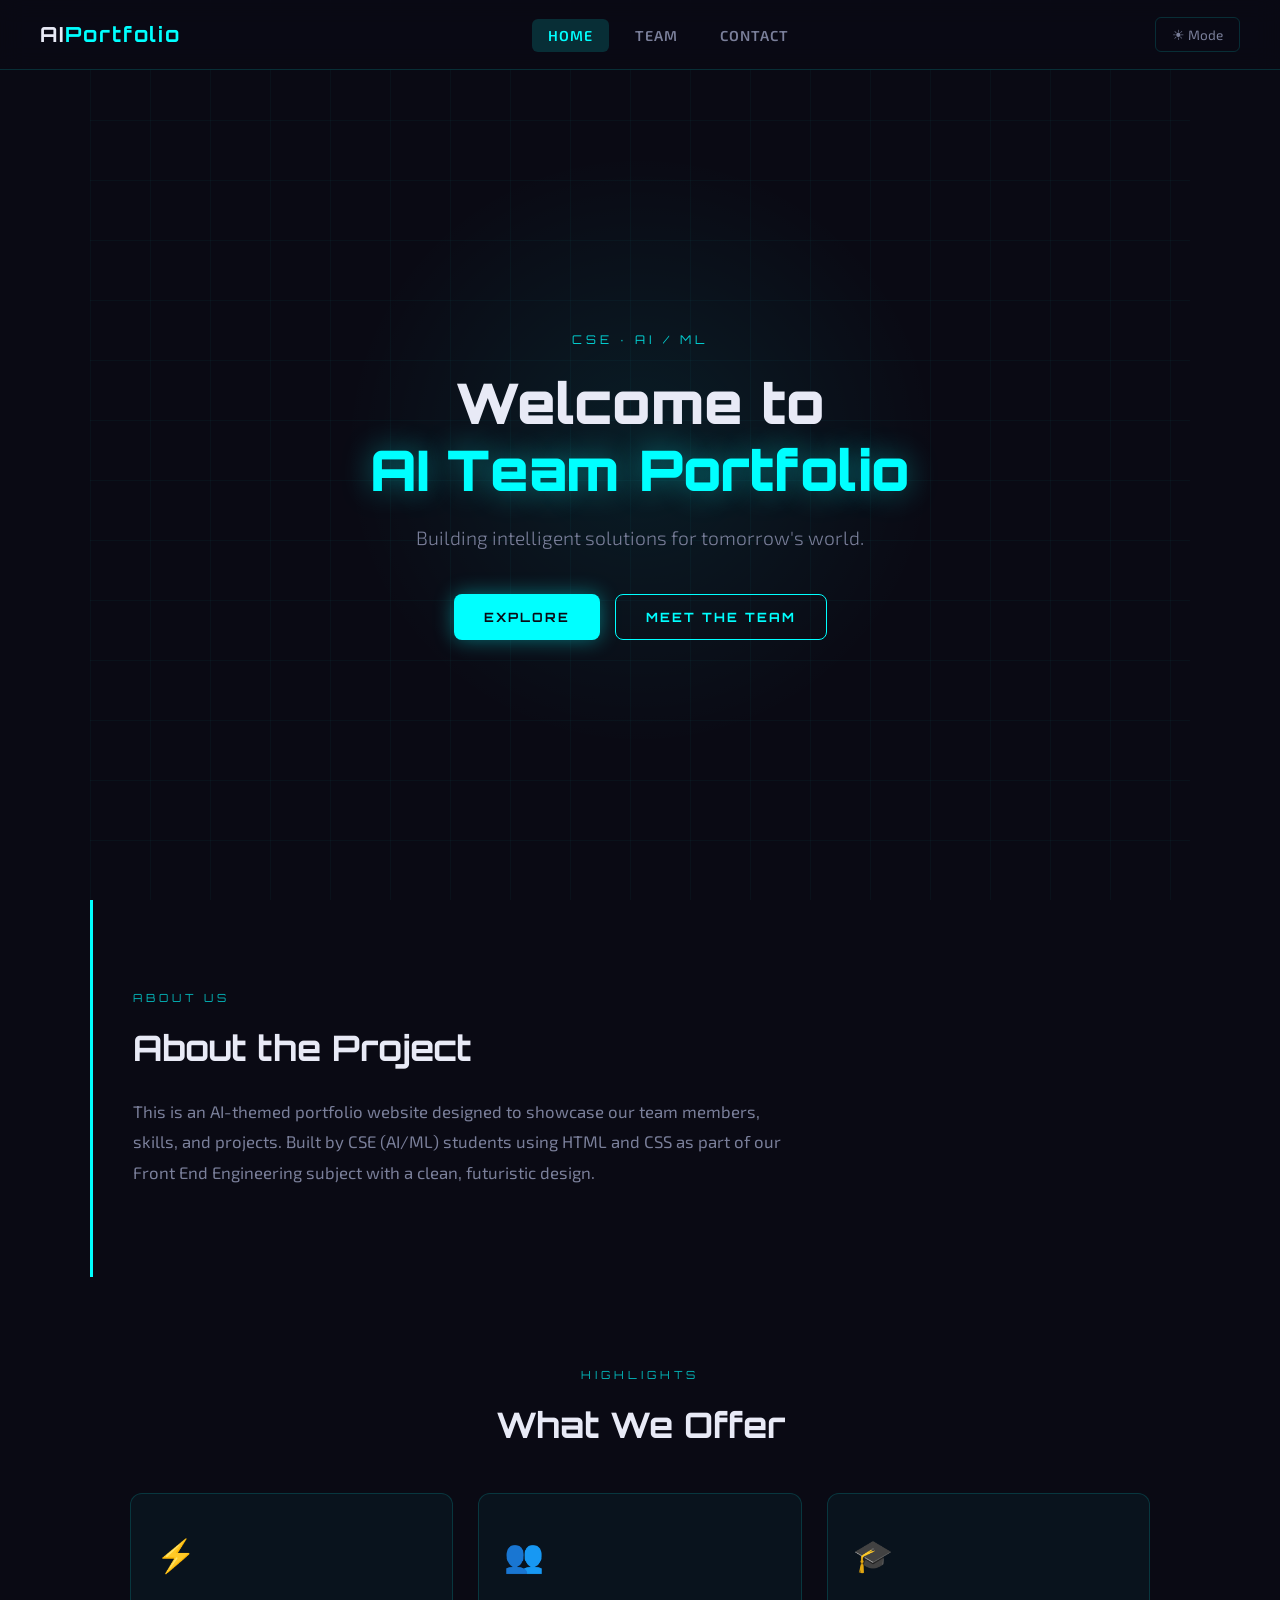
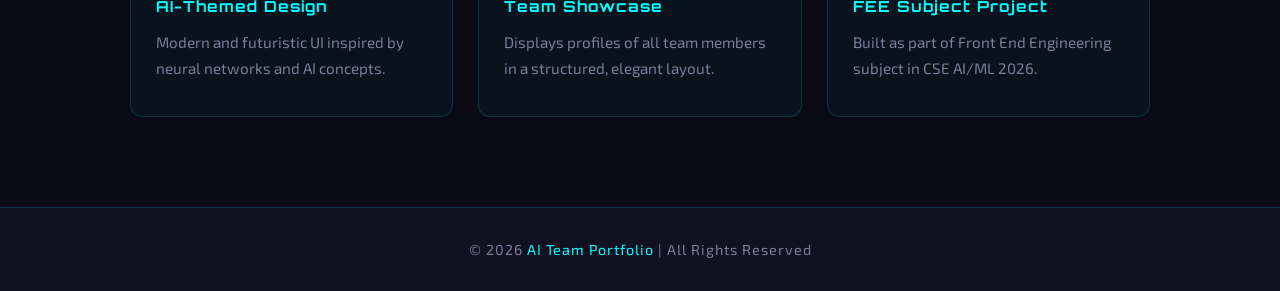
==== index.html @ 510e735a "Add files via upload" ====
<!DOCTYPE html>
<html lang="en">
<head>
    <meta charset="UTF-8">
    <meta name="viewport" content="width=device-width, initial-scale=1.0">
    <title>AI Team Portfolio</title>
    <link rel="preconnect" href="https://fonts.googleapis.com">
    <link href="https://fonts.googleapis.com/css2?family=Orbitron:wght@400;700;900&family=Exo+2:wght@300;400;600&display=swap" rel="stylesheet">
    <link rel="stylesheet" href="style.css">
</head>
<body>

    <!-- NAVBAR -->
    <nav>
        <h2 id="logo">AI<span>Portfolio</span></h2>
        <ul id="navLinks">
            <li><a href="index.html" class="active">Home</a></li>
            <li><a href="team.html">Team</a></li>
            <li><a href="contact.html">Contact</a></li>
        </ul>
        <button id="toggleBtn">☀ Mode</button>
        <button id="hamburger" aria-label="Toggle menu">&#9776;</button>
    </nav>

    <!-- HERO SECTION -->
    <section id="home">
        <div class="hero-glow"></div>
        <div class="grid-overlay"></div>
        <div class="hero-content">
            <p class="hero-label">CSE · AI / ML</p>
            <h1 id="mainHeading">Welcome to<br><span>AI Team Portfolio</span></h1>
            <p id="subText">Building intelligent solutions for tomorrow's world.</p>
            <div class="hero-buttons">
                <button id="exploreBtn">Explore</button>
                <button class="btn-outline">Meet the Team</button>
            </div>
        </div>
    </section>

    <!-- ABOUT SECTION -->
    <section id="about">
        <div class="section-tag">About Us</div>
        <h2>About the Project</h2>
        <p>
            This is an AI-themed portfolio website designed to showcase our team members,
            skills, and projects. Built by CSE (AI/ML) students using HTML and CSS
            as part of our Front End Engineering subject with a clean, futuristic design.
        </p>
    </section>

    <!-- FEATURES SECTION -->
    <section id="features">
        <div class="section-tag">Highlights</div>
        <h2>What We Offer</h2>
        <div class="cards-grid">
            <div class="card">
                <div class="card-icon">⚡</div>
                <h3>AI-Themed Design</h3>
                <p>Modern and futuristic UI inspired by neural networks and AI concepts.</p>
            </div>
            <div class="card">
                <div class="card-icon">👥</div>
                <h3>Team Showcase</h3>
                <p>Displays profiles of all team members in a structured, elegant layout.</p>
            </div>
            <div class="card">
                <div class="card-icon">🎓</div>
                <h3>FEE Subject Project</h3>
                <p>Built as part of Front End Engineering subject in CSE AI/ML 2026.</p>
            </div>
        </div>
    </section>

    <!-- FOOTER -->
    <footer>
        <p>© 2026 <span>AI Team Portfolio</span> | All Rights Reserved</p>
    </footer>

</body>
</html>
---- style.css ----
/* ── CSS VARIABLES ── */
:root {
    --bg-primary: #0a0a14;
    --bg-secondary: #111122;
    --bg-card: rgba(0, 255, 255, 0.04);
    --accent: #00ffff;
    --accent-dim: rgba(0, 255, 255, 0.15);
    --accent-glow: rgba(0, 255, 255, 0.4);
    --text-primary: #e8eaf6;
    --text-muted: #7a7f9a;
    --border: rgba(0, 255, 255, 0.15);
    --font-heading: 'Orbitron', sans-serif;
    --font-body: 'Exo 2', sans-serif;
    --nav-height: 70px;
    --transition: 0.3s ease;
}

/* ── RESET ── */
*, *::before, *::after {
    margin: 0;
    padding: 0;
    box-sizing: border-box;
}

html { scroll-behavior: smooth; }

body {
    font-family: var(--font-body);
    background: var(--bg-primary);
    color: var(--text-primary);
    line-height: 1.6;
    overflow-x: hidden;
}

/* ── NAVBAR ── */
nav {
    position: fixed;
    top: 0; left: 0; right: 0;
    z-index: 1000;
    display: flex;
    justify-content: space-between;
    align-items: center;
    height: var(--nav-height);
    padding: 0 40px;
    background: rgba(10, 10, 20, 0.85);
    backdrop-filter: blur(12px);
    border-bottom: 1px solid var(--border);
}

#logo {
    font-family: var(--font-heading);
    font-size: 1.3rem;
    color: var(--text-primary);
    letter-spacing: 2px;
}

#logo span { color: var(--accent); }

nav ul {
    list-style: none;
    display: flex;
    gap: 10px;
}

nav ul li a {
    text-decoration: none;
    color: var(--text-muted);
    font-size: 0.9rem;
    font-weight: 600;
    padding: 8px 16px;
    border-radius: 6px;
    letter-spacing: 1px;
    text-transform: uppercase;
    transition: var(--transition);
}

nav ul li a:hover,
nav ul li a.active {
    color: var(--accent);
    background: var(--accent-dim);
}

#toggleBtn {
    background: transparent;
    border: 1px solid var(--border);
    color: var(--text-muted);
    padding: 8px 16px;
    border-radius: 6px;
    font-family: var(--font-body);
    font-size: 0.85rem;
    cursor: pointer;
    transition: var(--transition);
}

#toggleBtn:hover {
    border-color: var(--accent);
    color: var(--accent);
    background: var(--accent-dim);
}

#hamburger {
    display: none;
    background: transparent;
    border: 1px solid var(--border);
    color: var(--accent);
    font-size: 1.3rem;
    padding: 6px 12px;
    border-radius: 6px;
    cursor: pointer;
}

/* ── HERO ── */
#home {
    position: relative;
    min-height: 100vh;
    display: flex;
    align-items: center;
    justify-content: center;
    padding: 0 20px;
    padding-top: var(--nav-height);
    overflow: hidden;
    text-align: center;
}

.hero-glow {
    position: absolute;
    width: 600px; height: 600px;
    background: radial-gradient(circle, rgba(0,255,255,0.08) 0%, transparent 70%);
    top: 50%; left: 50%;
    transform: translate(-50%, -50%);
    pointer-events: none;
    animation: pulse 4s ease-in-out infinite;
}

@keyframes pulse {
    0%, 100% { transform: translate(-50%, -50%) scale(1); opacity: 0.6; }
    50%       { transform: translate(-50%, -50%) scale(1.1); opacity: 1; }
}

.grid-overlay {
    position: absolute; inset: 0;
    background-image:
        linear-gradient(rgba(0,255,255,0.03) 1px, transparent 1px),
        linear-gradient(90deg, rgba(0,255,255,0.03) 1px, transparent 1px);
    background-size: 60px 60px;
    pointer-events: none;
}

.hero-content {
    position: relative;
    z-index: 1;
    max-width: 750px;
}

.hero-label {
    font-family: var(--font-heading);
    font-size: 0.75rem;
    letter-spacing: 4px;
    color: var(--accent);
    text-transform: uppercase;
    margin-bottom: 20px;
    opacity: 0.8;
}

#mainHeading {
    font-family: var(--font-heading);
    font-size: clamp(2rem, 5vw, 3.5rem);
    font-weight: 900;
    line-height: 1.2;
    margin-bottom: 20px;
    color: var(--text-primary);
}

#mainHeading span {
    color: var(--accent);
    text-shadow: 0 0 30px var(--accent-glow);
}

#subText {
    font-size: clamp(1rem, 2vw, 1.2rem);
    color: var(--text-muted);
    margin-bottom: 40px;
    font-weight: 300;
}

.hero-buttons {
    display: flex;
    gap: 15px;
    justify-content: center;
    flex-wrap: wrap;
}

#exploreBtn {
    background: var(--accent);
    color: #0a0a14;
    border: none;
    padding: 14px 30px;
    border-radius: 8px;
    font-family: var(--font-heading);
    font-size: 0.8rem;
    font-weight: 700;
    letter-spacing: 2px;
    text-transform: uppercase;
    cursor: pointer;
    transition: var(--transition);
    box-shadow: 0 0 20px var(--accent-glow);
}

#exploreBtn:hover {
    background: white;
    box-shadow: 0 0 35px rgba(255,255,255,0.4);
    transform: translateY(-2px);
}

.btn-outline {
    background: transparent;
    color: var(--accent);
    border: 1px solid var(--accent);
    padding: 14px 30px;
    border-radius: 8px;
    font-family: var(--font-heading);
    font-size: 0.8rem;
    font-weight: 700;
    letter-spacing: 2px;
    text-transform: uppercase;
    cursor: pointer;
    transition: var(--transition);
}

.btn-outline:hover {
    background: var(--accent-dim);
    transform: translateY(-2px);
}

/* ── SECTIONS ── */
section {
    padding: 90px 40px;
    max-width: 1100px;
    margin: 0 auto;
}

.section-tag {
    font-family: var(--font-heading);
    font-size: 0.7rem;
    letter-spacing: 4px;
    color: var(--accent);
    text-transform: uppercase;
    margin-bottom: 12px;
    opacity: 0.7;
}

section h2 {
    font-family: var(--font-heading);
    font-size: clamp(1.5rem, 3vw, 2.2rem);
    color: var(--text-primary);
    margin-bottom: 20px;
}

/* ── ABOUT ── */
#about {
    border-left: 3px solid var(--accent);
    padding-left: 40px;
}

#about p {
    color: var(--text-muted);
    max-width: 650px;
    font-size: 1.05rem;
    line-height: 1.8;
}

/* ── FEATURES / CARDS ── */
#features { text-align: center; }

.cards-grid {
    display: grid;
    grid-template-columns: repeat(auto-fit, minmax(260px, 1fr));
    gap: 25px;
    margin-top: 40px;
    text-align: left;
}

.card {
    background: var(--bg-card);
    border: 1px solid var(--border);
    border-radius: 12px;
    padding: 35px 25px;
    transition: var(--transition);
    position: relative;
    overflow: hidden;
}

.card::before {
    content: '';
    position: absolute;
    top: 0; left: 0; right: 0;
    height: 2px;
    background: var(--accent);
    transform: scaleX(0);
    transition: var(--transition);
}

.card:hover::before { transform: scaleX(1); }

.card:hover {
    transform: translateY(-8px);
    border-color: var(--accent);
    background: rgba(0,255,255,0.07);
    box-shadow: 0 20px 40px rgba(0,0,0,0.3), 0 0 20px var(--accent-dim);
}

.card-icon { font-size: 2rem; margin-bottom: 15px; }

.card h3 {
    font-family: var(--font-heading);
    font-size: 0.95rem;
    color: var(--accent);
    letter-spacing: 1px;
    margin-bottom: 10px;
}

.card p {
    color: var(--text-muted);
    font-size: 0.95rem;
    line-height: 1.7;
}

/* ── FOOTER ── */
footer {
    text-align: center;
    padding: 30px 20px;
    background: var(--bg-secondary);
    border-top: 1px solid var(--border);
    color: var(--text-muted);
    font-size: 0.9rem;
    letter-spacing: 1px;
}

footer span { color: var(--accent); }

/* ── RESPONSIVE ── */
@media (max-width: 768px) {
    nav {
        padding: 0 20px;
        flex-wrap: wrap;
    }

    nav ul {
        display: none;
        width: 100%;
        flex-direction: column;
        background: var(--bg-secondary);
        padding: 15px 0;
        border-top: 1px solid var(--border);
        gap: 0;
    }

    nav ul.open { display: flex; }

    nav ul li a {
        display: block;
        padding: 12px 20px;
        border-radius: 0;
    }

    #toggleBtn { display: none; }
    #hamburger { display: block; }

    section { padding: 60px 20px; }

    #about {
        border-left: none;
        border-top: 3px solid var(--accent);
        padding-left: 20px;
        padding-top: 30px;
    }
}

@media (max-width: 480px) {
    .hero-buttons { flex-direction: column; align-items: center; }
    #exploreBtn, .btn-outline { width: 100%; max-width: 280px; }
}
a#exploreBtn, a.btn-outline {
    display: inline-block;
    text-decoration: none;
}
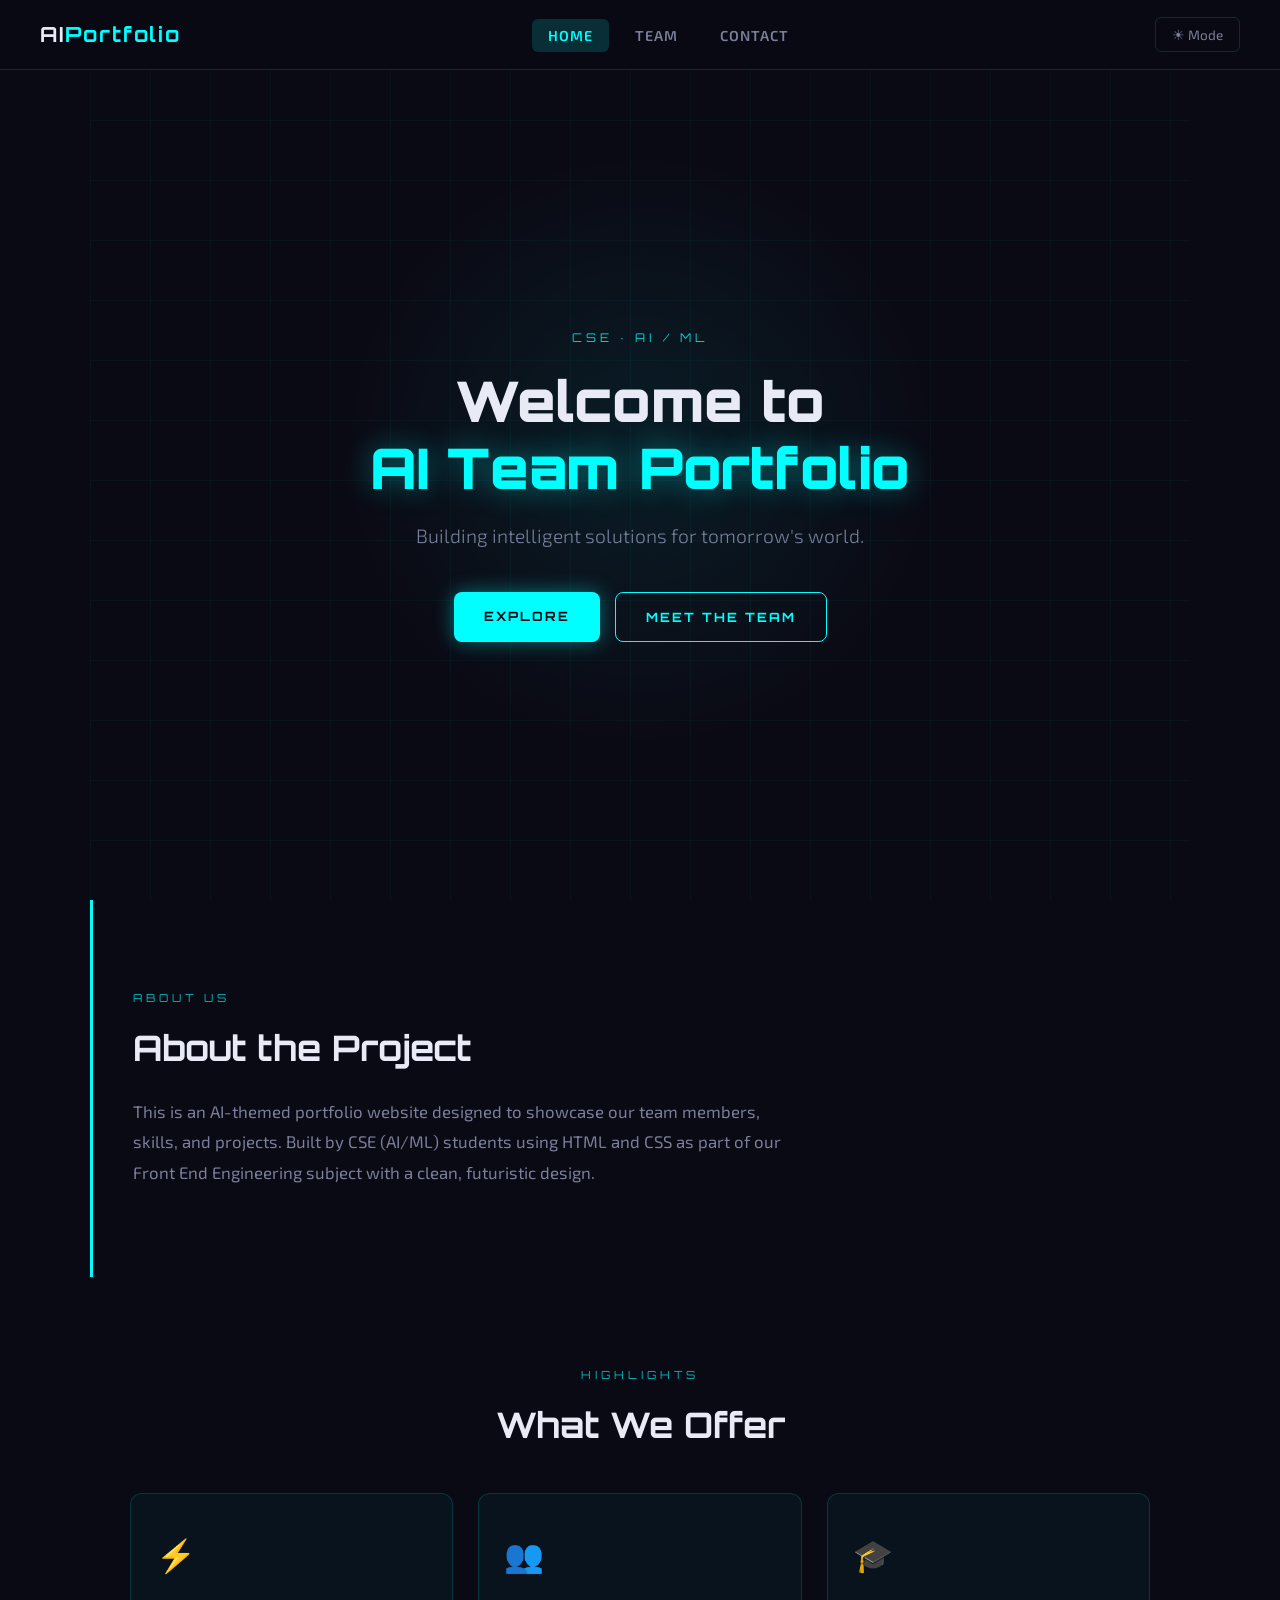
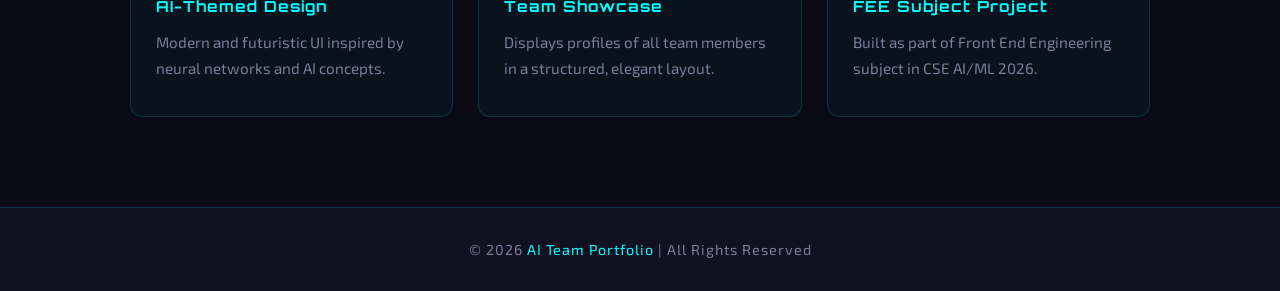
==== commit afed2aaf: "Update index.html" ====
--- a/index.html
+++ b/index.html
@@ -31,8 +31,8 @@
             <h1 id="mainHeading">Welcome to<br><span>AI Team Portfolio</span></h1>
             <p id="subText">Building intelligent solutions for tomorrow's world.</p>
             <div class="hero-buttons">
-                <button id="exploreBtn">Explore</button>
-                <button class="btn-outline">Meet the Team</button>
+                <a href="#about" id="exploreBtn">Explore</a>
+<a href="team.html" class="btn-outline">Meet the Team</a>
             </div>
         </div>
     </section>
@@ -77,4 +77,4 @@
     </footer>
 
 </body>
-</html>+</html>
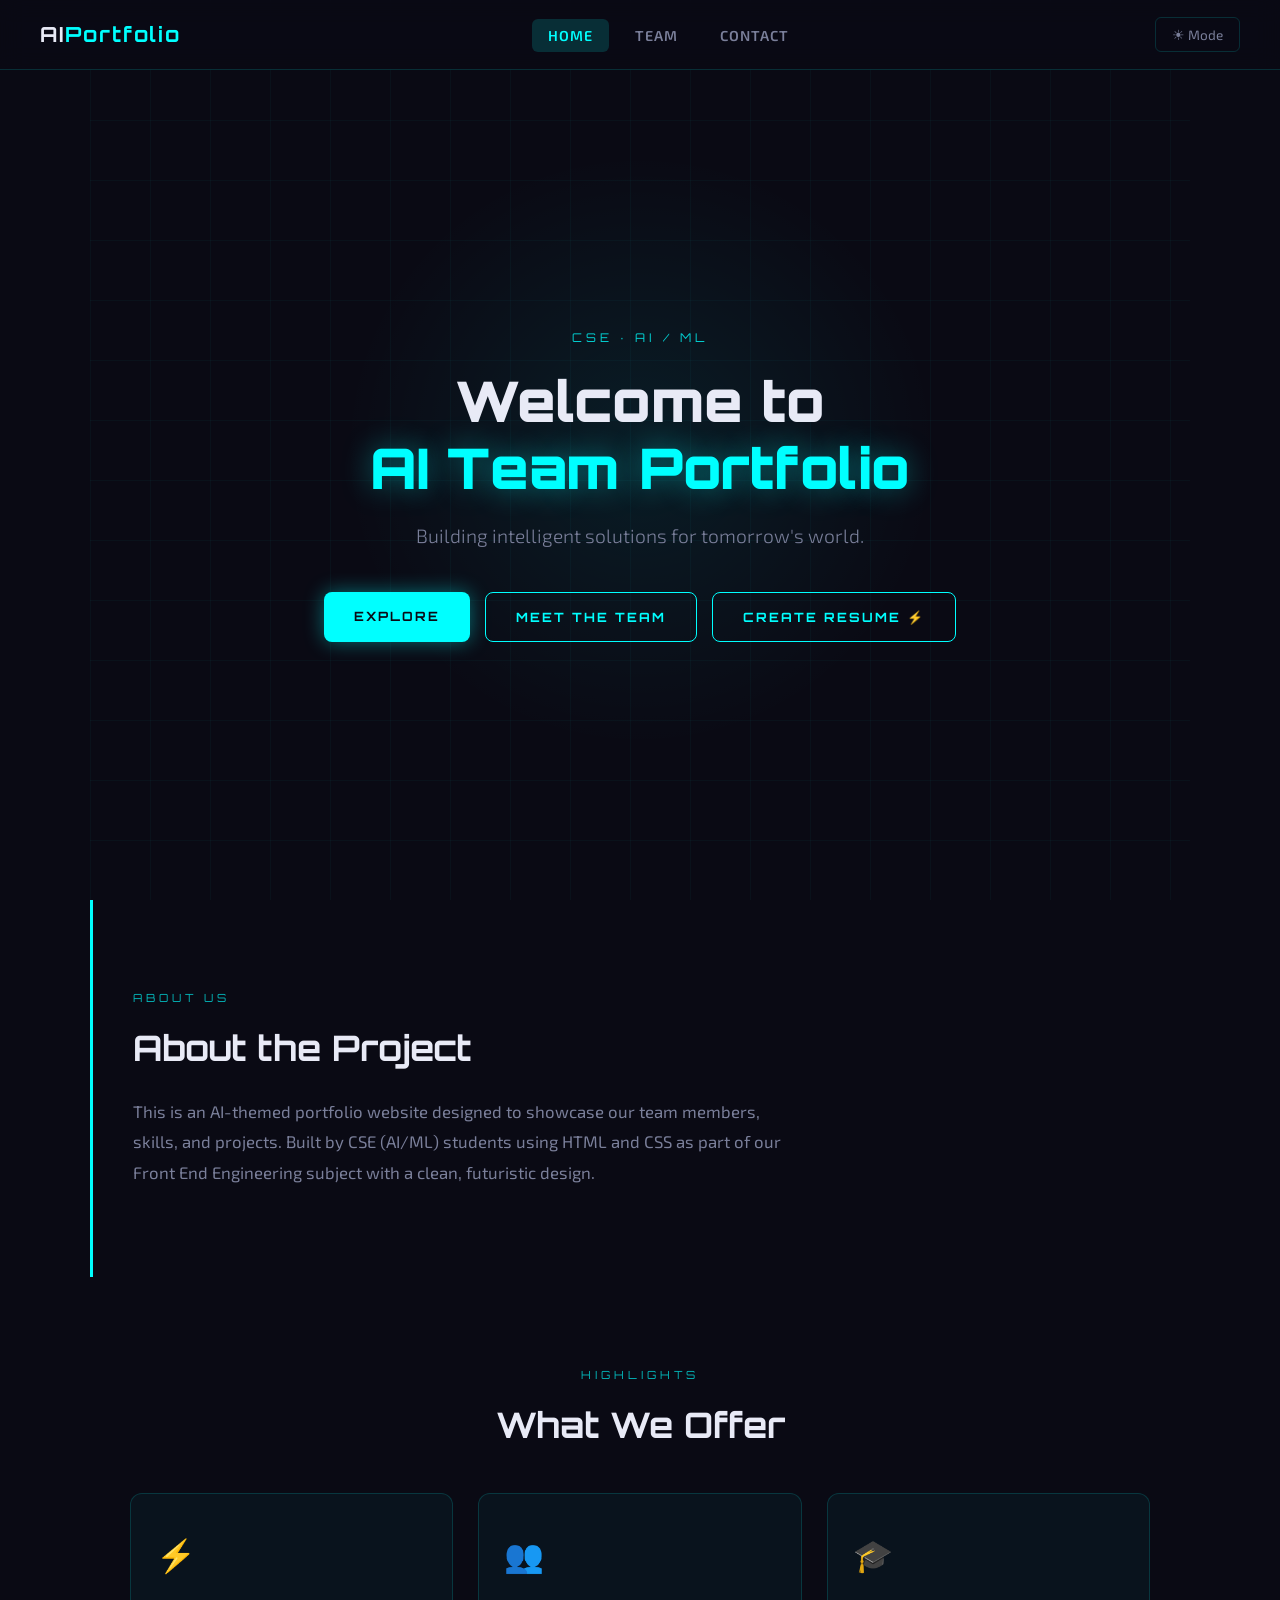
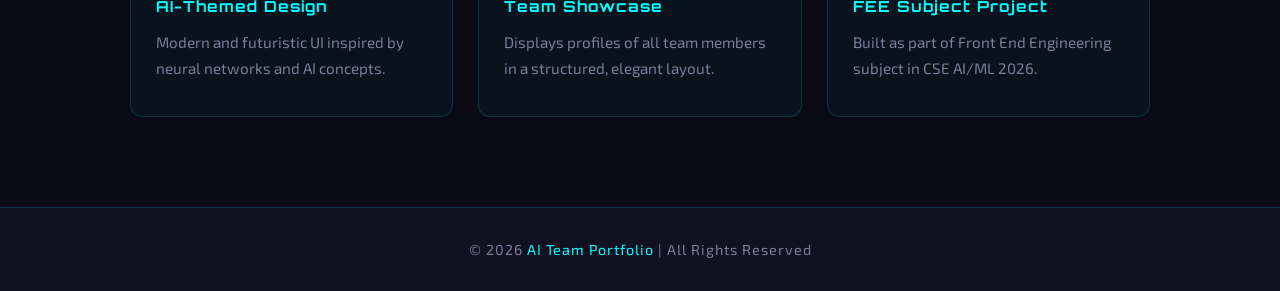
==== commit ab350fcc: "Update index.html" ====
--- a/index.html
+++ b/index.html
@@ -33,6 +33,8 @@
             <div class="hero-buttons">
                 <a href="#about" id="exploreBtn">Explore</a>
 <a href="team.html" class="btn-outline">Meet the Team</a>
+                <a href="resume.html" class="btn-outline">Create Resume ⚡</a>
+
             </div>
         </div>
     </section>
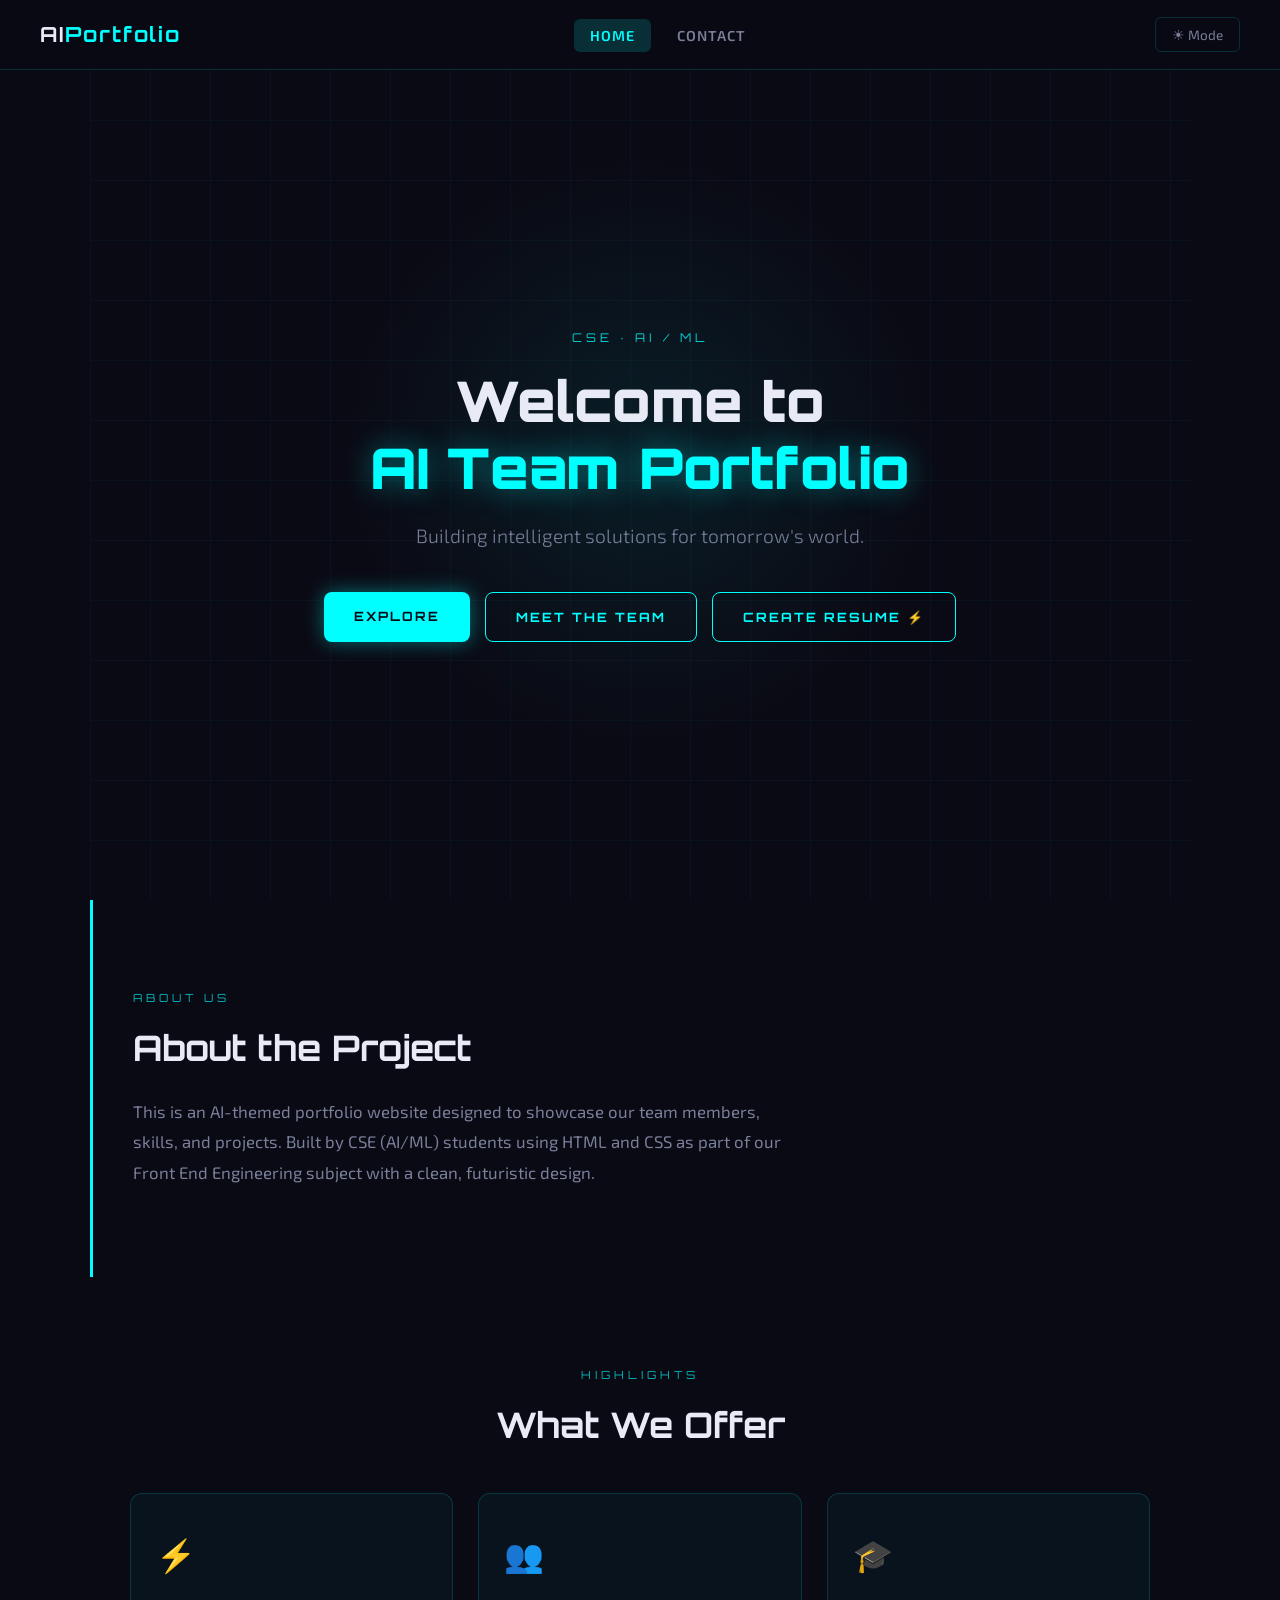
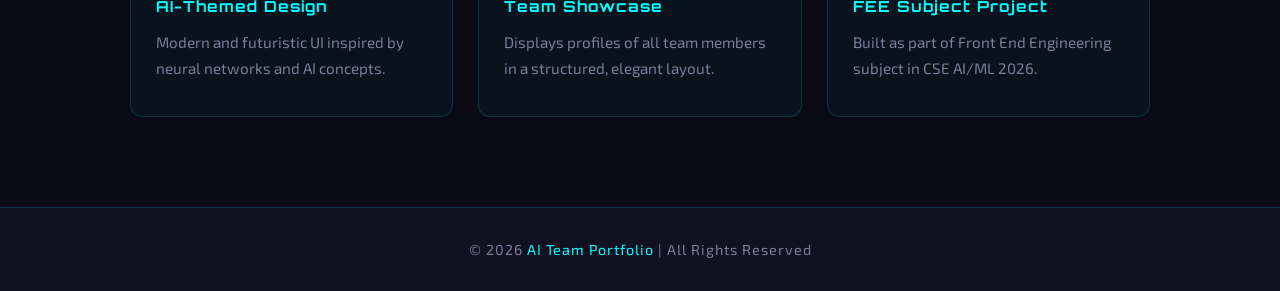
==== commit b4cc7ab6: "Update index.html" ====
--- a/index.html
+++ b/index.html
@@ -10,19 +10,19 @@
 </head>
 <body>
 
-    <!-- NAVBAR -->
+  
     <nav>
         <h2 id="logo">AI<span>Portfolio</span></h2>
         <ul id="navLinks">
             <li><a href="index.html" class="active">Home</a></li>
-            <li><a href="team.html">Team</a></li>
+           
             <li><a href="contact.html">Contact</a></li>
         </ul>
         <button id="toggleBtn">☀ Mode</button>
         <button id="hamburger" aria-label="Toggle menu">&#9776;</button>
     </nav>
 
-    <!-- HERO SECTION -->
+   
     <section id="home">
         <div class="hero-glow"></div>
         <div class="grid-overlay"></div>
@@ -39,7 +39,7 @@
         </div>
     </section>
 
-    <!-- ABOUT SECTION -->
+    
     <section id="about">
         <div class="section-tag">About Us</div>
         <h2>About the Project</h2>
@@ -50,7 +50,6 @@
         </p>
     </section>
 
-    <!-- FEATURES SECTION -->
     <section id="features">
         <div class="section-tag">Highlights</div>
         <h2>What We Offer</h2>
@@ -73,7 +72,7 @@
         </div>
     </section>
 
-    <!-- FOOTER -->
+ 
     <footer>
         <p>© 2026 <span>AI Team Portfolio</span> | All Rights Reserved</p>
     </footer>
--- a/style.css
+++ b/style.css
@@ -1,4 +1,4 @@
-/* ── CSS VARIABLES ── */
+
 :root {
     --bg-primary: #0a0a14;
     --bg-secondary: #111122;
@@ -15,7 +15,7 @@
     --transition: 0.3s ease;
 }
 
-/* ── RESET ── */
+
 *, *::before, *::after {
     margin: 0;
     padding: 0;
@@ -32,7 +32,7 @@
     overflow-x: hidden;
 }
 
-/* ── NAVBAR ── */
+
 nav {
     position: fixed;
     top: 0; left: 0; right: 0;
@@ -109,7 +109,7 @@
     cursor: pointer;
 }
 
-/* ── HERO ── */
+
 #home {
     position: relative;
     min-height: 100vh;
@@ -232,7 +232,7 @@
     transform: translateY(-2px);
 }
 
-/* ── SECTIONS ── */
+
 section {
     padding: 90px 40px;
     max-width: 1100px;
@@ -269,7 +269,6 @@
     line-height: 1.8;
 }
 
-/* ── FEATURES / CARDS ── */
 #features { text-align: center; }
 
 .cards-grid {
@@ -338,7 +337,7 @@
 
 footer span { color: var(--accent); }
 
-/* ── RESPONSIVE ── */
+
 @media (max-width: 768px) {
     nav {
         padding: 0 20px;
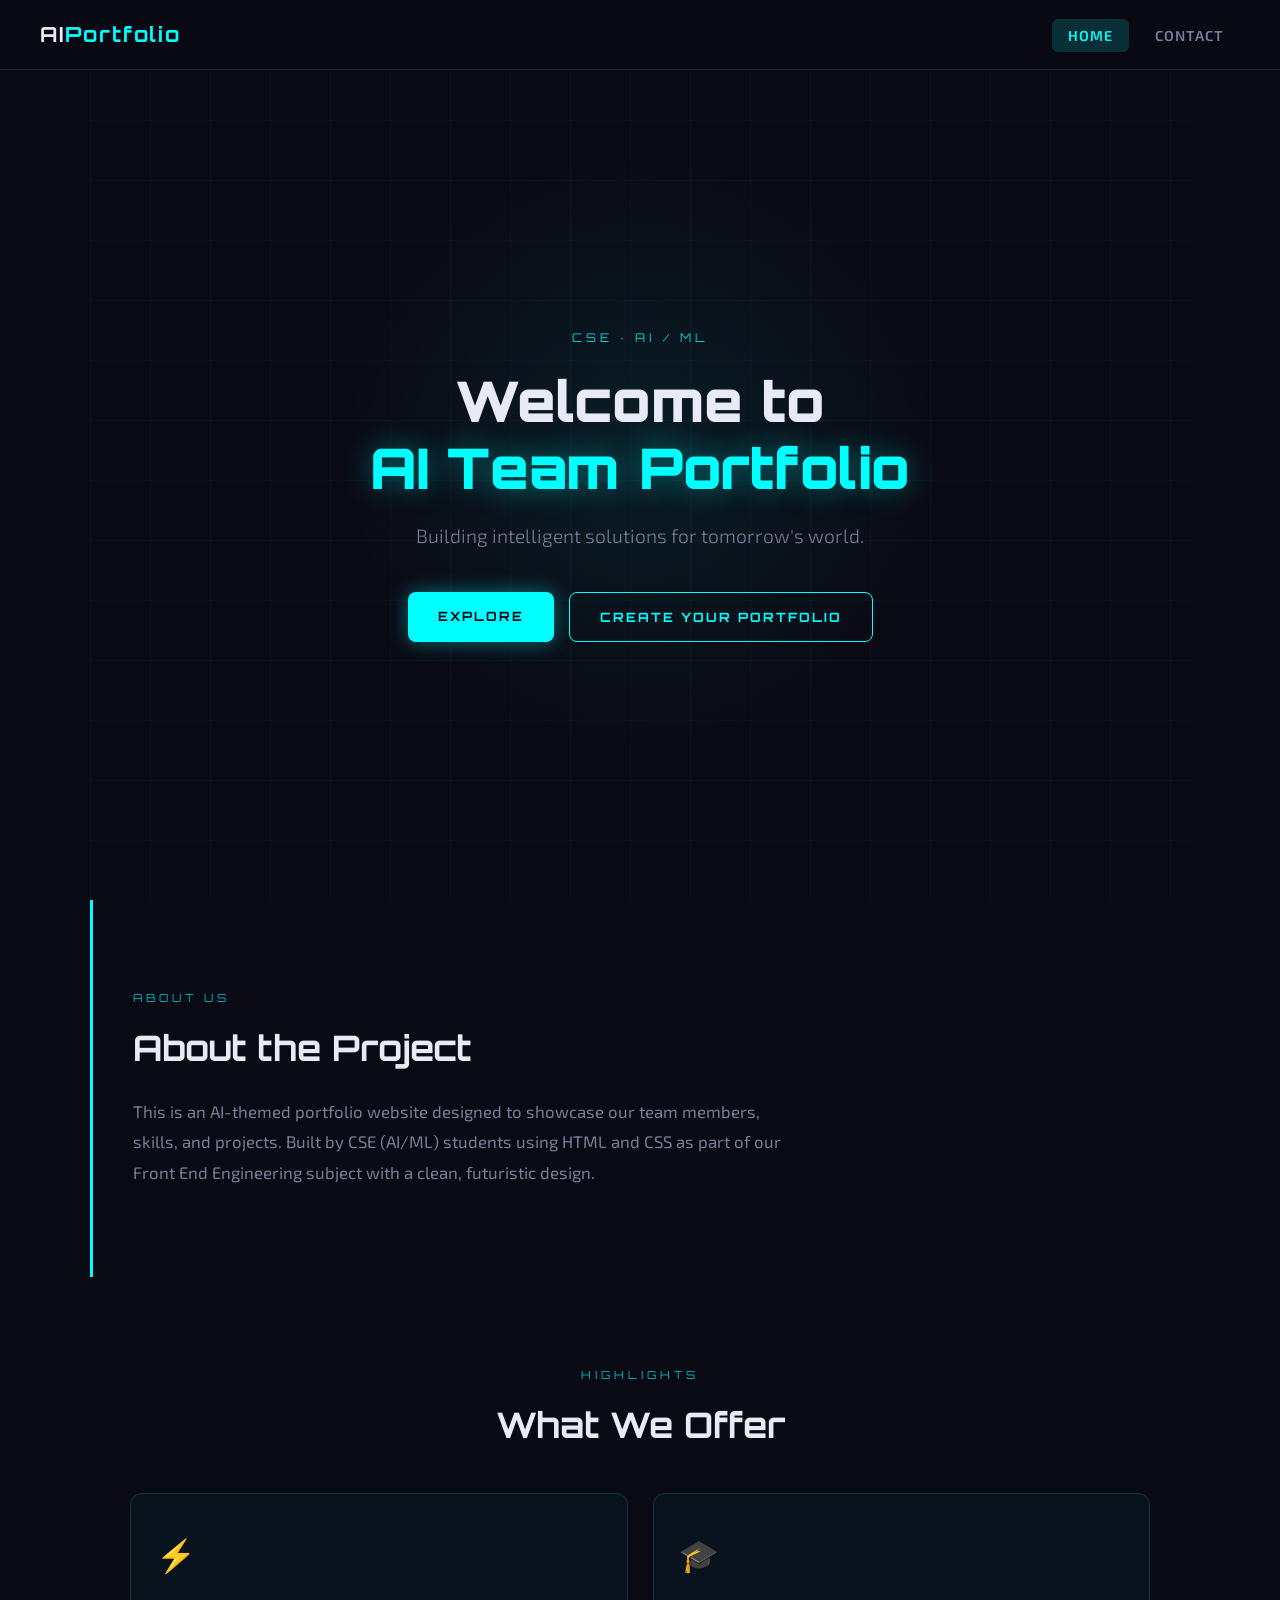
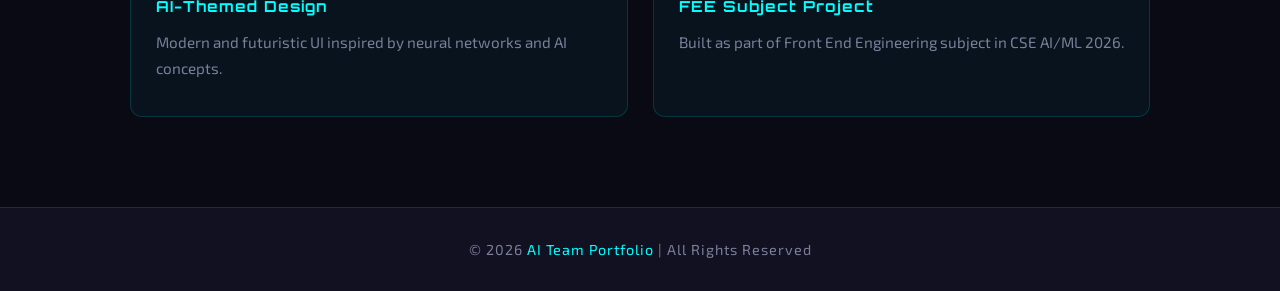
==== commit acd50ab7: "Update index.html" ====
--- a/index.html
+++ b/index.html
@@ -1,5 +1,6 @@
 <!DOCTYPE html>
 <html lang="en">
+
 <head>
     <meta charset="UTF-8">
     <meta name="viewport" content="width=device-width, initial-scale=1.0">
@@ -8,21 +9,19 @@
     <link href="https://fonts.googleapis.com/css2?family=Orbitron:wght@400;700;900&family=Exo+2:wght@300;400;600&display=swap" rel="stylesheet">
     <link rel="stylesheet" href="style.css">
 </head>
+
 <body>
 
-  
     <nav>
         <h2 id="logo">AI<span>Portfolio</span></h2>
         <ul id="navLinks">
             <li><a href="index.html" class="active">Home</a></li>
-           
             <li><a href="contact.html">Contact</a></li>
         </ul>
-        <button id="toggleBtn">☀ Mode</button>
         <button id="hamburger" aria-label="Toggle menu">&#9776;</button>
     </nav>
 
-   
+
     <section id="home">
         <div class="hero-glow"></div>
         <div class="grid-overlay"></div>
@@ -32,23 +31,21 @@
             <p id="subText">Building intelligent solutions for tomorrow's world.</p>
             <div class="hero-buttons">
                 <a href="#about" id="exploreBtn">Explore</a>
-<a href="team.html" class="btn-outline">Meet the Team</a>
-                <a href="resume.html" class="btn-outline">Create Resume ⚡</a>
+                <a href="resume.html" class="btn-outline">Create your portfolio </a>
 
             </div>
         </div>
     </section>
 
-    
+
     <section id="about">
         <div class="section-tag">About Us</div>
         <h2>About the Project</h2>
         <p>
-            This is an AI-themed portfolio website designed to showcase our team members,
-            skills, and projects. Built by CSE (AI/ML) students using HTML and CSS
-            as part of our Front End Engineering subject with a clean, futuristic design.
+            This is an AI-themed portfolio website designed to showcase our team members, skills, and projects. Built by CSE (AI/ML) students using HTML and CSS as part of our Front End Engineering subject with a clean, futuristic design.
         </p>
     </section>
+
 
     <section id="features">
         <div class="section-tag">Highlights</div>
@@ -60,11 +57,6 @@
                 <p>Modern and futuristic UI inspired by neural networks and AI concepts.</p>
             </div>
             <div class="card">
-                <div class="card-icon">👥</div>
-                <h3>Team Showcase</h3>
-                <p>Displays profiles of all team members in a structured, elegant layout.</p>
-            </div>
-            <div class="card">
                 <div class="card-icon">🎓</div>
                 <h3>FEE Subject Project</h3>
                 <p>Built as part of Front End Engineering subject in CSE AI/ML 2026.</p>
@@ -72,10 +64,11 @@
         </div>
     </section>
 
- 
     <footer>
-        <p>© 2026 <span>AI Team Portfolio</span> | All Rights Reserved</p>
+        <p>©️ 2026 <span>AI Team Portfolio</span> | All Rights Reserved</p>
     </footer>
 
 </body>
+
 </html>
+ 
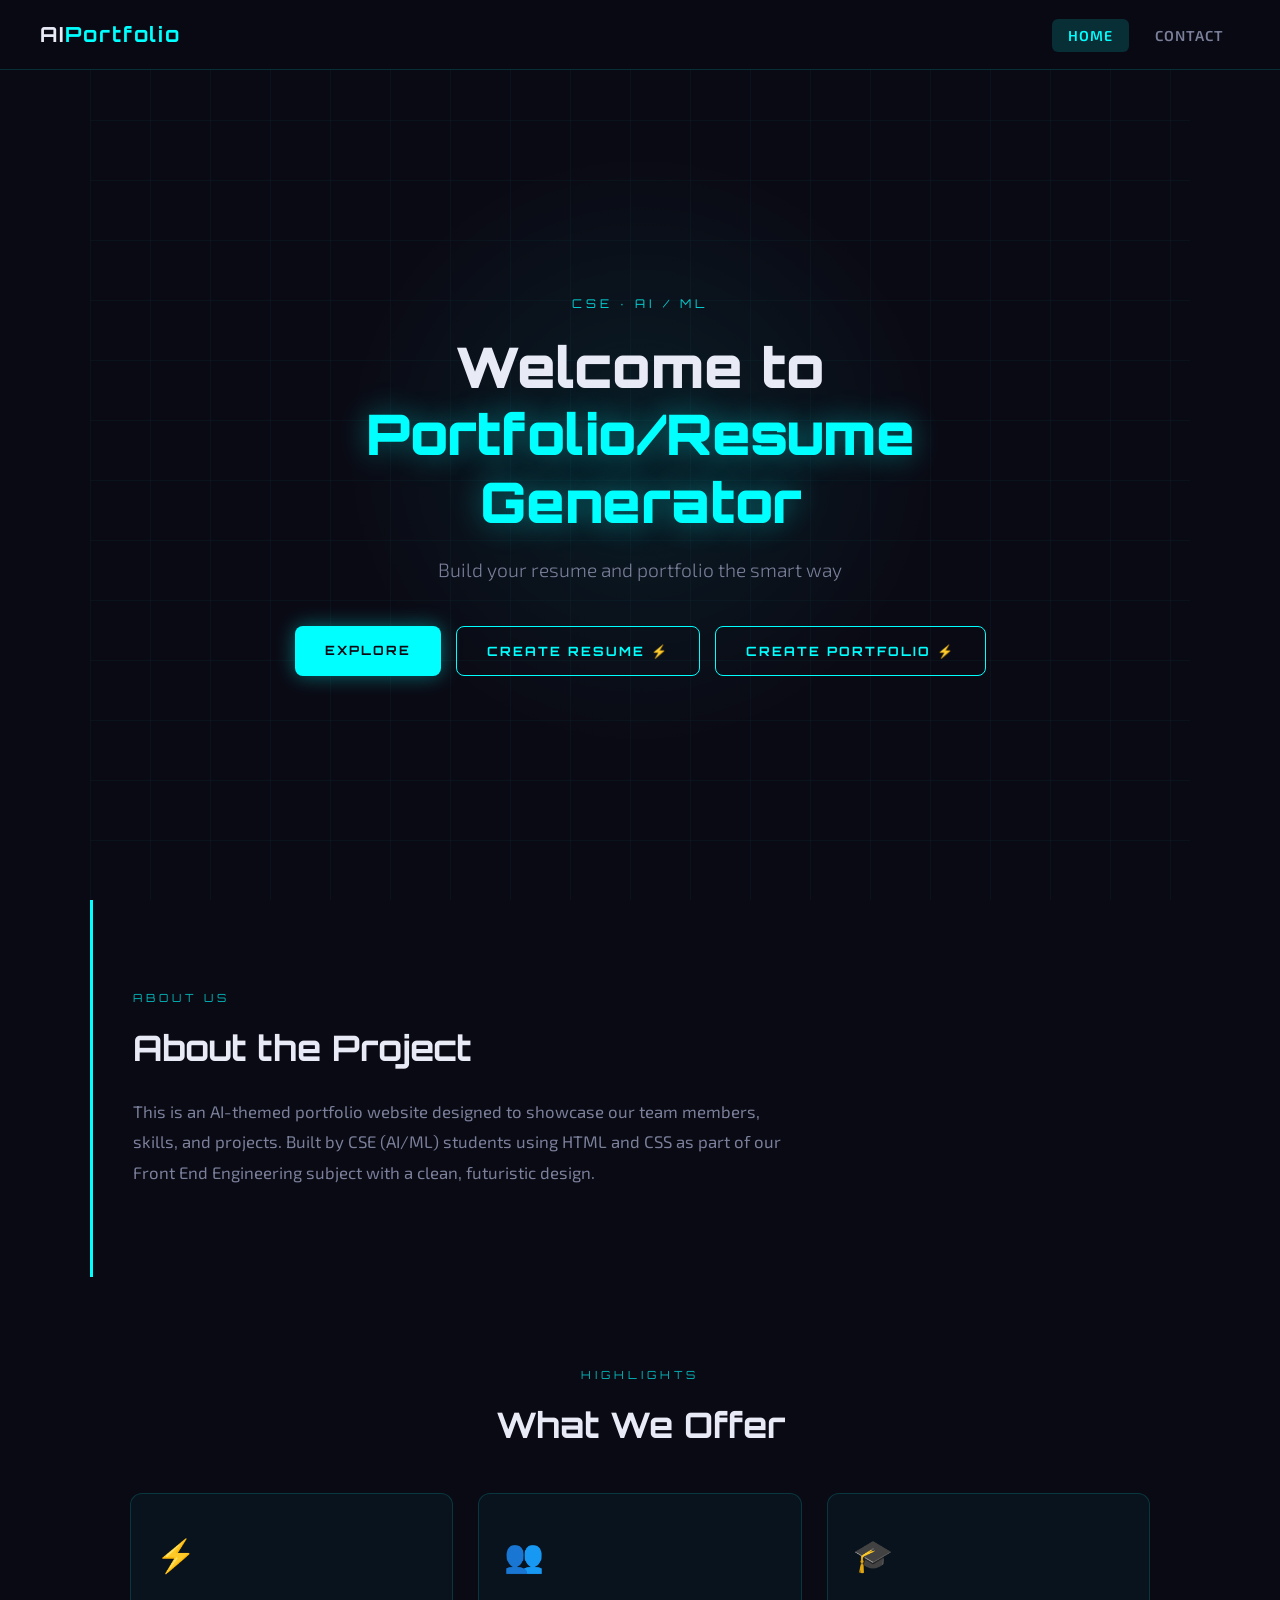
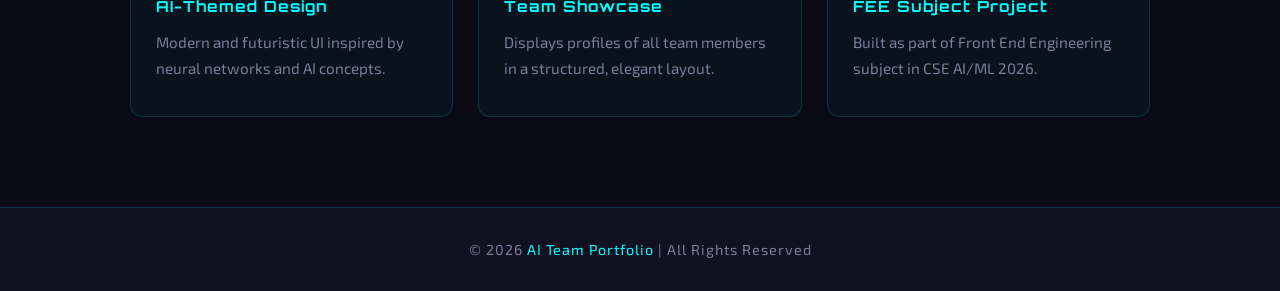
==== commit 49a289ce: "Add files via upload" ====
--- a/index.html
+++ b/index.html
@@ -1,6 +1,5 @@
 <!DOCTYPE html>
 <html lang="en">
-
 <head>
     <meta charset="UTF-8">
     <meta name="viewport" content="width=device-width, initial-scale=1.0">
@@ -9,44 +8,49 @@
     <link href="https://fonts.googleapis.com/css2?family=Orbitron:wght@400;700;900&family=Exo+2:wght@300;400;600&display=swap" rel="stylesheet">
     <link rel="stylesheet" href="style.css">
 </head>
-
 <body>
 
+    <!-- NAVBAR -->
     <nav>
         <h2 id="logo">AI<span>Portfolio</span></h2>
         <ul id="navLinks">
             <li><a href="index.html" class="active">Home</a></li>
+    
             <li><a href="contact.html">Contact</a></li>
         </ul>
         <button id="hamburger" aria-label="Toggle menu">&#9776;</button>
     </nav>
 
-
+    <!-- HERO SECTION -->
     <section id="home">
         <div class="hero-glow"></div>
         <div class="grid-overlay"></div>
         <div class="hero-content">
             <p class="hero-label">CSE · AI / ML</p>
-            <h1 id="mainHeading">Welcome to<br><span>AI Team Portfolio</span></h1>
-            <p id="subText">Building intelligent solutions for tomorrow's world.</p>
+            <h1 id="mainHeading">Welcome to<br><span> Portfolio/Resume <br><span>Generator</span></span></h1>
+            <p id="subText">Build your resume and portfolio the smart way</p>
             <div class="hero-buttons">
                 <a href="#about" id="exploreBtn">Explore</a>
-                <a href="resume.html" class="btn-outline">Create your portfolio </a>
+                <a href="resume.html" class="btn-outline">Create Resume ⚡</a>
+                <a href="portfolio.html" class="btn-outline">Create Portfolio ⚡</a>
 
             </div>
         </div>
+   
     </section>
 
-
+    <!-- ABOUT SECTION -->
     <section id="about">
         <div class="section-tag">About Us</div>
         <h2>About the Project</h2>
         <p>
-            This is an AI-themed portfolio website designed to showcase our team members, skills, and projects. Built by CSE (AI/ML) students using HTML and CSS as part of our Front End Engineering subject with a clean, futuristic design.
+            This is an AI-themed portfolio website designed to showcase our team members,
+            skills, and projects. Built by CSE (AI/ML) students using HTML and CSS
+            as part of our Front End Engineering subject with a clean, futuristic design.
         </p>
     </section>
 
-
+    <!-- FEATURES SECTION -->
     <section id="features">
         <div class="section-tag">Highlights</div>
         <h2>What We Offer</h2>
@@ -57,6 +61,11 @@
                 <p>Modern and futuristic UI inspired by neural networks and AI concepts.</p>
             </div>
             <div class="card">
+                <div class="card-icon">👥</div>
+                <h3>Team Showcase</h3>
+                <p>Displays profiles of all team members in a structured, elegant layout.</p>
+            </div>
+            <div class="card">
                 <div class="card-icon">🎓</div>
                 <h3>FEE Subject Project</h3>
                 <p>Built as part of Front End Engineering subject in CSE AI/ML 2026.</p>
@@ -64,11 +73,14 @@
         </div>
     </section>
 
+
+    <!-- FOOTER -->
     <footer>
-        <p>©️ 2026 <span>AI Team Portfolio</span> | All Rights Reserved</p>
+        <p>© 2026 <span>AI Team Portfolio</span> | All Rights Reserved</p>
     </footer>
 
+ <script src="script.js"></script>
+    
+
 </body>
-
-</html>
- 
+</html>
--- a/style.css
+++ b/style.css
@@ -1,4 +1,3 @@
-
 :root {
     --bg-primary: #0a0a14;
     --bg-secondary: #111122;
@@ -15,14 +14,17 @@
     --transition: 0.3s ease;
 }
 
-
-*, *::before, *::after {
+*,
+*::before,
+*::after {
     margin: 0;
     padding: 0;
     box-sizing: border-box;
 }
 
-html { scroll-behavior: smooth; }
+html {
+    scroll-behavior: smooth;
+}
 
 body {
     font-family: var(--font-body);
@@ -32,10 +34,11 @@
     overflow-x: hidden;
 }
 
-
 nav {
     position: fixed;
-    top: 0; left: 0; right: 0;
+    top: 0;
+    left: 0;
+    right: 0;
     z-index: 1000;
     display: flex;
     justify-content: space-between;
@@ -54,7 +57,9 @@
     letter-spacing: 2px;
 }
 
-#logo span { color: var(--accent); }
+#logo span {
+    color: var(--accent);
+}
 
 nav ul {
     list-style: none;
@@ -80,24 +85,6 @@
     background: var(--accent-dim);
 }
 
-#toggleBtn {
-    background: transparent;
-    border: 1px solid var(--border);
-    color: var(--text-muted);
-    padding: 8px 16px;
-    border-radius: 6px;
-    font-family: var(--font-body);
-    font-size: 0.85rem;
-    cursor: pointer;
-    transition: var(--transition);
-}
-
-#toggleBtn:hover {
-    border-color: var(--accent);
-    color: var(--accent);
-    background: var(--accent-dim);
-}
-
 #hamburger {
     display: none;
     background: transparent;
@@ -108,7 +95,6 @@
     border-radius: 6px;
     cursor: pointer;
 }
-
 
 #home {
     position: relative;
@@ -124,24 +110,32 @@
 
 .hero-glow {
     position: absolute;
-    width: 600px; height: 600px;
-    background: radial-gradient(circle, rgba(0,255,255,0.08) 0%, transparent 70%);
-    top: 50%; left: 50%;
+    width: 600px;
+    height: 600px;
+    background: radial-gradient(circle, rgba(0, 255, 255, 0.08) 0%, transparent 70%);
+    top: 50%;
+    left: 50%;
     transform: translate(-50%, -50%);
     pointer-events: none;
     animation: pulse 4s ease-in-out infinite;
 }
 
 @keyframes pulse {
-    0%, 100% { transform: translate(-50%, -50%) scale(1); opacity: 0.6; }
-    50%       { transform: translate(-50%, -50%) scale(1.1); opacity: 1; }
+    0%,
+    100% {
+        transform: translate(-50%, -50%) scale(1);
+        opacity: 0.6;
+    }
+    50% {
+        transform: translate(-50%, -50%) scale(1.1);
+        opacity: 1;
+    }
 }
 
 .grid-overlay {
-    position: absolute; inset: 0;
-    background-image:
-        linear-gradient(rgba(0,255,255,0.03) 1px, transparent 1px),
-        linear-gradient(90deg, rgba(0,255,255,0.03) 1px, transparent 1px);
+    position: absolute;
+    inset: 0;
+    background-image: linear-gradient(rgba(0, 255, 255, 0.03) 1px, transparent 1px), linear-gradient(90deg, rgba(0, 255, 255, 0.03) 1px, transparent 1px);
     background-size: 60px 60px;
     pointer-events: none;
 }
@@ -208,7 +202,7 @@
 
 #exploreBtn:hover {
     background: white;
-    box-shadow: 0 0 35px rgba(255,255,255,0.4);
+    box-shadow: 0 0 35px rgba(255, 255, 255, 0.4);
     transform: translateY(-2px);
 }
 
@@ -231,7 +225,6 @@
     background: var(--accent-dim);
     transform: translateY(-2px);
 }
-
 
 section {
     padding: 90px 40px;
@@ -256,7 +249,6 @@
     margin-bottom: 20px;
 }
 
-/* ── ABOUT ── */
 #about {
     border-left: 3px solid var(--accent);
     padding-left: 40px;
@@ -269,7 +261,9 @@
     line-height: 1.8;
 }
 
-#features { text-align: center; }
+#features {
+    text-align: center;
+}
 
 .cards-grid {
     display: grid;
@@ -292,23 +286,30 @@
 .card::before {
     content: '';
     position: absolute;
-    top: 0; left: 0; right: 0;
+    top: 0;
+    left: 0;
+    right: 0;
     height: 2px;
     background: var(--accent);
     transform: scaleX(0);
     transition: var(--transition);
 }
 
-.card:hover::before { transform: scaleX(1); }
+.card:hover::before {
+    transform: scaleX(1);
+}
 
 .card:hover {
     transform: translateY(-8px);
     border-color: var(--accent);
-    background: rgba(0,255,255,0.07);
-    box-shadow: 0 20px 40px rgba(0,0,0,0.3), 0 0 20px var(--accent-dim);
-}
-
-.card-icon { font-size: 2rem; margin-bottom: 15px; }
+    background: rgba(0, 255, 255, 0.07);
+    box-shadow: 0 20px 40px rgba(0, 0, 0, 0.3), 0 0 20px var(--accent-dim);
+}
+
+.card-icon {
+    font-size: 2rem;
+    margin-bottom: 15px;
+}
 
 .card h3 {
     font-family: var(--font-heading);
@@ -324,7 +325,6 @@
     line-height: 1.7;
 }
 
-/* ── FOOTER ── */
 footer {
     text-align: center;
     padding: 30px 20px;
@@ -335,15 +335,15 @@
     letter-spacing: 1px;
 }
 
-footer span { color: var(--accent); }
-
+footer span {
+    color: var(--accent);
+}
 
 @media (max-width: 768px) {
     nav {
         padding: 0 20px;
         flex-wrap: wrap;
     }
-
     nav ul {
         display: none;
         width: 100%;
@@ -353,20 +353,23 @@
         border-top: 1px solid var(--border);
         gap: 0;
     }
-
-    nav ul.open { display: flex; }
-
+    nav ul.open {
+        display: flex;
+    }
     nav ul li a {
         display: block;
         padding: 12px 20px;
         border-radius: 0;
     }
-
-    #toggleBtn { display: none; }
-    #hamburger { display: block; }
-
-    section { padding: 60px 20px; }
-
+    #toggleBtn {
+        display: none;
+    }
+    #hamburger {
+        display: block;
+    }
+    section {
+        padding: 60px 20px;
+    }
     #about {
         border-left: none;
         border-top: 3px solid var(--accent);
@@ -376,10 +379,19 @@
 }
 
 @media (max-width: 480px) {
-    .hero-buttons { flex-direction: column; align-items: center; }
-    #exploreBtn, .btn-outline { width: 100%; max-width: 280px; }
-}
-a#exploreBtn, a.btn-outline {
+    .hero-buttons {
+        flex-direction: column;
+        align-items: center;
+    }
+    #exploreBtn,
+    .btn-outline {
+        width: 100%;
+        max-width: 280px;
+    }
+}
+
+a#exploreBtn,
+a.btn-outline {
     display: inline-block;
     text-decoration: none;
-}
+}
